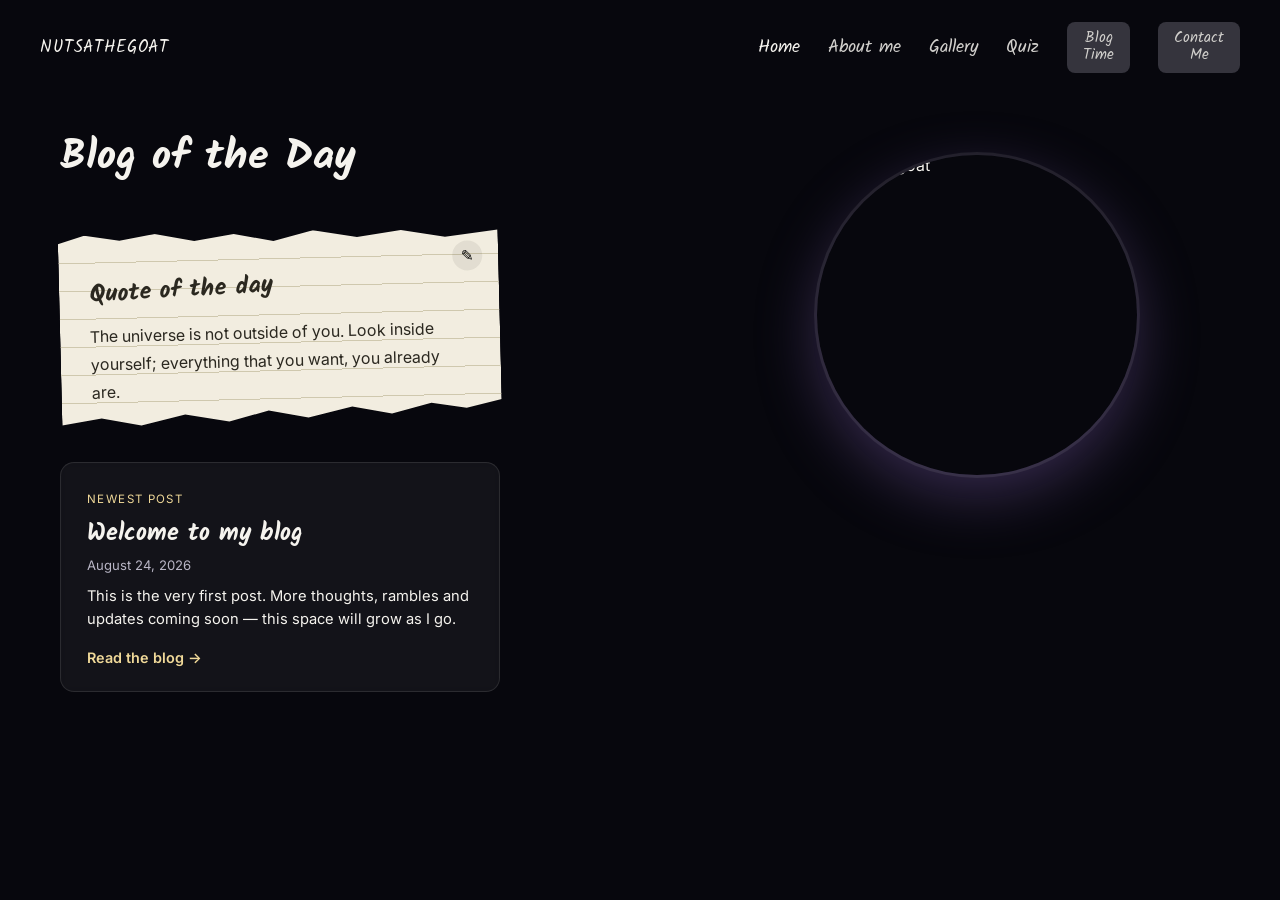
==== index.html @ 130279ae "initial commit" ====
<!DOCTYPE html>
<html lang="en">
<head>
<meta charset="UTF-8">
<meta name="viewport" content="width=device-width, initial-scale=1.0">
<title>nutsathegoat</title>
<link rel="preconnect" href="https://fonts.googleapis.com">
<link href="https://fonts.googleapis.com/css2?family=Kalam:wght@400;700&family=Inter:wght@400;500;600&display=swap" rel="stylesheet">
<link rel="stylesheet" href="style.css">
</head>
<body>

<div class="stars"></div>
<div class="nebula"></div>

<header class="site-header">
  <div class="logo">nutsathegoat</div>
  <nav class="main-nav">
    <a href="index.html" class="active">Home</a>
    <a href="about.html">About me</a>
    <a href="gallery.html">Gallery</a>
    <a href="quiz.html">Quiz</a>
    <a href="blog.html" class="nav-pill">Blog<br>Time</a>
    <a href="contact.html" class="nav-pill">Contact<br>Me</a>
  </nav>
</header>

<main class="home-main">

  <div class="hero-copy">
    <h1 class="page-title">Blog of the Day</h1>

    <section class="quote-card" id="quoteCard">
      <h2 class="quote-label">Quote of the day</h2>
      <p class="quote-text" id="quoteText">The universe is not outside of you. Look inside yourself; everything that you want, you already are.</p>
      <textarea class="quote-input" id="quoteInput" maxlength="220" hidden></textarea>
      <button class="edit-btn" id="editQuoteBtn" title="Edit quote">✎</button>
      <button class="save-btn" id="saveQuoteBtn" hidden>Save</button>
    </section>

    <section class="latest-post-card" id="latestPostCard">
      <span class="latest-label">Newest post</span>
      <h3 class="latest-title" id="latestTitle">Loading…</h3>
      <p class="latest-date" id="latestDate"></p>
      <p class="latest-excerpt" id="latestExcerpt"></p>
      <a href="blog.html" class="read-more-btn" id="latestReadMore">Read the blog →</a>
    </section>
  </div>

  <div class="portrait-wrap">
    <img src="https://scontent.ftbs5-2.fna.fbcdn.net/v/t1.15752-9/780908910_2268729303896128_5816355697249552015_n.jpg?_nc_cat=100&_nc_map=urlgen_bucketless&ccb=1-7&_nc_sid=fc17b8&_nc_ohc=KA12uB7_OVUQ7kNvwHf70Fo&_nc_oc=AdpsliHD9iChZYL-D8ztNucXi0pNTALBPCDn87B0a4ztzaDBXLwRq6jykh_UKFfgueQ&_nc_zt=23&_nc_ht=scontent.ftbs5-2.fna&_nc_ss=7b6a8&oh=03_Q7cD6AHxtp547G06a6wG7ktg1OsnKrjhbvfuz3VcPSdBMjqbPQ&oe=6AB3B907" alt="nutsathegoat" class="portrait">
  </div>

</main>

<script src="posts.js"></script>
<script src="app.js"></script>
</body>
</html>
---- style.css ----
/* ============ tokens ============ */
:root{
  --void:        #07070d;
  --void-2:      #0d0c17;
  --nebula-violet: #8b6bc4;
  --nebula-pink:   #c77fb0;
  --nebula-blue:   #5e7bc4;
  --paper:       #f2ede0;
  --paper-line:  #cfc8ae;
  --star-gold:   #f0d999;
  --text-light:  #f5f3ee;
  --text-dim:    #b9b6c6;
  --pill-bg:     rgba(200,197,214,0.28);

  --font-display: 'Kalam', cursive;
  --font-body:    'Inter', sans-serif;
}

*{ box-sizing: border-box; }

html,body{
  margin:0;
  min-height:100vh;
  background: var(--void);
  color: var(--text-light);
  font-family: var(--font-body);
  overflow-x:hidden;
}

/* ============ background: stars + nebula ============ */
.stars{
  position:fixed; inset:0; z-index:-2;
  background:
    radial-gradient(1px 1px at 10% 20%, #fff, transparent),
    radial-gradient(1px 1px at 80% 10%, #fff, transparent),
    radial-gradient(1.5px 1.5px at 45% 60%, #fff, transparent),
    radial-gradient(1px 1px at 65% 85%, #fff, transparent),
    radial-gradient(1px 1px at 25% 75%, #fff, transparent),
    radial-gradient(1.5px 1.5px at 90% 45%, #fff, transparent),
    radial-gradient(1px 1px at 15% 90%, #fff, transparent),
    radial-gradient(1px 1px at 55% 30%, #fff, transparent),
    radial-gradient(1px 1px at 35% 15%, #fff, transparent),
    radial-gradient(1.5px 1.5px at 95% 75%, #fff, transparent);
  background-repeat: repeat;
  background-size: 220px 220px;
  animation: twinkle 6s ease-in-out infinite alternate;
}
@keyframes twinkle{
  from{ opacity:.65; }
  to{ opacity:1; }
}

.nebula{
  position:fixed; inset:0; z-index:-1;
  background:
    radial-gradient(ellipse 45% 55% at 55% 45%, rgba(139,107,196,0.35), transparent 70%),
    radial-gradient(ellipse 30% 40% at 65% 55%, rgba(199,127,176,0.28), transparent 70%),
    radial-gradient(ellipse 25% 35% at 45% 35%, rgba(94,123,196,0.22), transparent 70%);
  filter: blur(6px);
  mix-blend-mode: screen;
}

@media (prefers-reduced-motion: reduce){
  .stars{ animation:none; }
}

/* ============ header / nav ============ */
.site-header{
  display:flex; align-items:center; justify-content:space-between;
  padding: 22px 40px;
  position:relative; z-index:2;
}
.logo{
  font-family: var(--font-display);
  font-size: 1.05rem;
  letter-spacing: .05em;
  text-transform: uppercase;
}
.main-nav{
  display:flex; align-items:center; gap: 28px;
}
.main-nav a{
  color: var(--text-light);
  text-decoration:none;
  font-family: var(--font-display);
  font-size: 1.1rem;
  opacity:.85;
  transition: opacity .15s ease;
}
.main-nav a:hover, .main-nav a.active{ opacity:1; }
.main-nav a.nav-pill{
  background: var(--pill-bg);
  padding: 8px 16px;
  border-radius: 8px;
  text-align:center;
  line-height:1.15;
  font-size: .95rem;
}
.main-nav a:focus-visible{
  outline: 2px solid var(--star-gold);
  outline-offset: 3px;
}

/* ============ home layout ============ */
.home-main{
  position:relative; z-index:1;
  display:grid;
  grid-template-columns: 1.3fr 1fr;
  gap: 40px;
  align-items:start;
  padding: 20px 60px 80px;
  max-width: 1300px;
  margin: 0 auto;
}
.page-title{
  font-family: var(--font-display);
  font-size: 2.6rem;
  margin: 10px 0 40px;
}

/* portrait */
.portrait-wrap{
  display:flex; justify-content:center; margin-top: 40px;
}
.portrait{
  width: min(320px, 80%);
  aspect-ratio: 1/1;
  object-fit: cover;
  border-radius: 50%;
  box-shadow: 0 0 0 3px rgba(255,255,255,.08), 0 20px 60px rgba(139,107,196,.35);
}

/* ============ quote of the day: torn paper ============ */
.quote-card{
  position:relative;
  background: var(--paper);
  color:#2b2820;
  max-width: 440px;
  padding: 34px 30px 26px;
  margin-top: 30px;
  transform: rotate(-1.4deg);
  clip-path: polygon(
    0% 4%, 6% 0%, 14% 3%, 22% 0%, 31% 4%, 40% 1%, 49% 5%, 58% 0%,
    68% 4%, 78% 1%, 88% 5%, 100% 2%,
    100% 88%, 92% 92%, 84% 89%, 75% 94%, 66% 90%, 56% 95%,
    47% 91%, 38% 96%, 28% 92%, 18% 97%, 9% 93%, 0% 96%
  );
  background-image: repeating-linear-gradient(
    to bottom, transparent 0 27px, var(--paper-line) 27px 28px
  );
  box-shadow: 0 18px 40px rgba(0,0,0,.45);
}
.quote-label{
  font-family: var(--font-display);
  font-size: 1.5rem;
  margin: 0 0 14px;
  transform: rotate(-2deg);
}
.quote-text, .quote-input{
  font-family: var(--font-body);
  font-size: 1rem;
  line-height: 28px;
  margin:0;
}
.quote-input{
  width:100%;
  border:none;
  background:transparent;
  resize:none;
  font-size:1rem;
  color:#2b2820;
}
.quote-input:focus{ outline:none; }

.edit-btn{
  position:absolute; top:14px; right:16px;
  width:30px; height:30px;
  border-radius:50%;
  border:none;
  background: rgba(43,40,32,.08);
  cursor:pointer;
  font-size:.95rem;
  transition: background .15s ease;
}
.edit-btn:hover{ background: rgba(43,40,32,.16); }

.save-btn{
  margin-top: 14px;
  border:none;
  background:#2b2820;
  color: var(--paper);
  font-family: var(--font-body);
  font-weight:600;
  padding: 9px 20px;
  border-radius: 6px;
  cursor:pointer;
}
.save-btn:hover{ opacity:.9; }

/* ============ latest post preview ============ */
.latest-post-card{
  margin-top: 34px;
  max-width: 440px;
  background: rgba(255,255,255,.05);
  border: 1px solid rgba(255,255,255,.1);
  border-radius: 14px;
  padding: 24px 26px;
  backdrop-filter: blur(3px);
}
.latest-label{
  display:inline-block;
  font-size:.72rem;
  letter-spacing:.12em;
  text-transform:uppercase;
  color: var(--star-gold);
  margin-bottom: 8px;
}
.latest-title{
  font-family: var(--font-display);
  font-size: 1.5rem;
  margin: 0 0 4px;
}
.latest-date{
  color: var(--text-dim);
  font-size:.82rem;
  margin: 0 0 12px;
}
.latest-excerpt{
  font-size:.92rem;
  line-height:1.55;
  color: var(--text-light);
  margin: 0 0 16px;
}
.read-more-btn{
  color: var(--star-gold);
  text-decoration:none;
  font-weight:600;
  font-size:.9rem;
  border-bottom: 1px solid transparent;
  transition: border-color .15s ease;
}
.read-more-btn:hover{ border-color: var(--star-gold); }

/* ============ blog page ============ */
.blog-main{
  position:relative; z-index:1;
  max-width: 900px;
  margin: 0 auto;
  padding: 20px 40px 100px;
}
.new-post-card{
  background: rgba(255,255,255,.05);
  border: 1px solid rgba(255,255,255,.1);
  border-radius: 14px;
  padding: 26px;
  margin-bottom: 44px;
}
.new-post-card input,
.new-post-card textarea{
  width:100%;
  font-family: var(--font-body);
  background: rgba(255,255,255,.06);
  border: 1px solid rgba(255,255,255,.15);
  border-radius: 8px;
  color: var(--text-light);
  padding: 12px 14px;
  margin-bottom: 12px;
  font-size: .95rem;
}
.new-post-card textarea{ resize: vertical; }
.new-post-card input:focus, .new-post-card textarea:focus{
  outline: 2px solid var(--star-gold);
  outline-offset: 1px;
}

.post-grid{
  display:grid;
  grid-template-columns: repeat(auto-fill, minmax(260px, 1fr));
  gap: 22px;
}
.post-card{
  background: rgba(255,255,255,.05);
  border: 1px solid rgba(255,255,255,.1);
  border-radius: 14px;
  padding: 22px;
  text-decoration:none;
  color: var(--text-light);
  display:block;
  transition: transform .15s ease, border-color .15s ease;
}
.post-card:hover{
  transform: translateY(-3px);
  border-color: rgba(240,217,153,.5);
}
.post-card h3{
  font-family: var(--font-display);
  font-size: 1.3rem;
  margin: 0 0 6px;
}
.post-card p.card-date{
  color: var(--text-dim);
  font-size: .78rem;
  margin: 0 0 10px;
}
.post-card p.card-excerpt{
  font-size: .88rem;
  line-height:1.5;
  margin:0;
  color: var(--text-light);
}
.empty-note{
  color: var(--text-dim);
  font-style: italic;
}

/* single post view */
.single-post{
  background: rgba(255,255,255,.05);
  border: 1px solid rgba(255,255,255,.1);
  border-radius: 14px;
  padding: 34px;
}
.back-link{
  color: var(--star-gold);
  text-decoration:none;
  font-size:.9rem;
  display:inline-block;
  margin-bottom: 18px;
}
.single-post h2{
  font-family: var(--font-display);
  font-size: 2rem;
  margin: 0 0 6px;
}
.post-body{
  margin-top: 18px;
  line-height: 1.7;
  white-space: pre-wrap;
}

/* ============ responsive ============ */
@media (max-width: 860px){
  .site-header{ flex-direction:column; gap:16px; padding: 20px; }
  .main-nav{ flex-wrap: wrap; justify-content:center; gap: 14px; }
  .home-main{ grid-template-columns: 1fr; padding: 20px 24px 60px; }
  .portrait-wrap{ order:-1; }
  .quote-card, .latest-post-card{ max-width: 100%; }
}
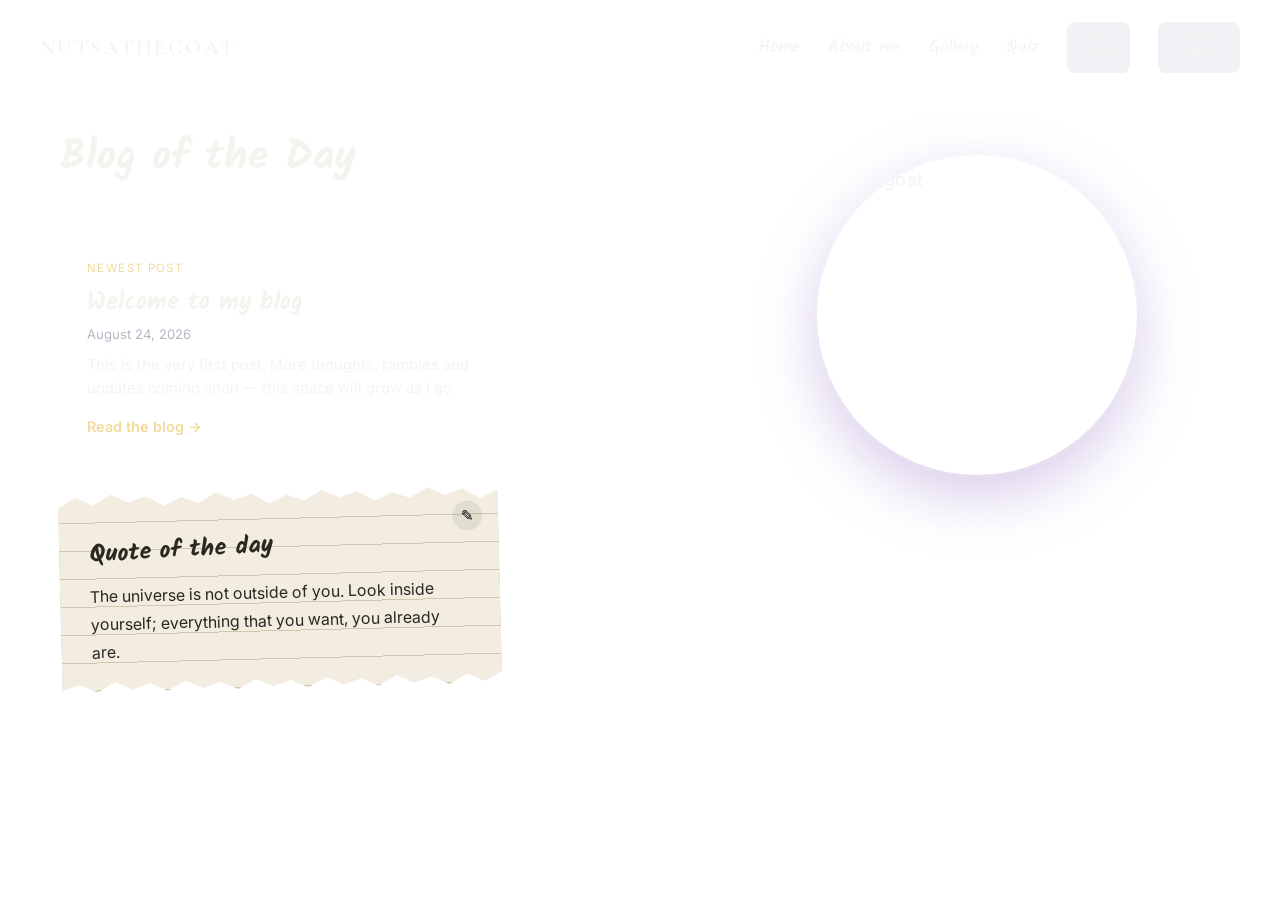
==== commit ae589a08: "add letter box, database" ====
--- a/index.html
+++ b/index.html
@@ -5,7 +5,7 @@
 <meta name="viewport" content="width=device-width, initial-scale=1.0">
 <title>nutsathegoat</title>
 <link rel="preconnect" href="https://fonts.googleapis.com">
-<link href="https://fonts.googleapis.com/css2?family=Kalam:wght@400;700&family=Inter:wght@400;500;600&display=swap" rel="stylesheet">
+<link href="https://fonts.googleapis.com/css2?family=Kalam:wght@400;700&family=Inter:wght@400;500;600&family=Cormorant+Garamond:wght@500;600&display=swap" rel="stylesheet">
 <link rel="stylesheet" href="style.css">
 </head>
 <body>
@@ -30,6 +30,14 @@
   <div class="hero-copy">
     <h1 class="page-title">Blog of the Day</h1>
 
+    <section class="latest-post-card" id="latestPostCard">
+      <span class="latest-label">Newest post</span>
+      <h3 class="latest-title" id="latestTitle">Loading…</h3>
+      <p class="latest-date" id="latestDate"></p>
+      <p class="latest-excerpt" id="latestExcerpt"></p>
+      <a href="blog.html" class="read-more-btn" id="latestReadMore">Read the blog →</a>
+    </section>
+
     <section class="quote-card" id="quoteCard">
       <h2 class="quote-label">Quote of the day</h2>
       <p class="quote-text" id="quoteText">The universe is not outside of you. Look inside yourself; everything that you want, you already are.</p>
@@ -37,17 +45,10 @@
       <button class="edit-btn" id="editQuoteBtn" title="Edit quote">✎</button>
       <button class="save-btn" id="saveQuoteBtn" hidden>Save</button>
     </section>
-
-    <section class="latest-post-card" id="latestPostCard">
-      <span class="latest-label">Newest post</span>
-      <h3 class="latest-title" id="latestTitle">Loading…</h3>
-      <p class="latest-date" id="latestDate"></p>
-      <p class="latest-excerpt" id="latestExcerpt"></p>
-      <a href="blog.html" class="read-more-btn" id="latestReadMore">Read the blog →</a>
-    </section>
   </div>
 
   <div class="portrait-wrap">
+  <div class="portrait-frame">
     <img src="https://scontent.ftbs5-2.fna.fbcdn.net/v/t1.15752-9/780908910_2268729303896128_5816355697249552015_n.jpg?_nc_cat=100&_nc_map=urlgen_bucketless&ccb=1-7&_nc_sid=fc17b8&_nc_ohc=KA12uB7_OVUQ7kNvwHf70Fo&_nc_oc=AdpsliHD9iChZYL-D8ztNucXi0pNTALBPCDn87B0a4ztzaDBXLwRq6jykh_UKFfgueQ&_nc_zt=23&_nc_ht=scontent.ftbs5-2.fna&_nc_ss=7b6a8&oh=03_Q7cD6AHxtp547G06a6wG7ktg1OsnKrjhbvfuz3VcPSdBMjqbPQ&oe=6AB3B907" alt="nutsathegoat" class="portrait">
   </div>
 
--- a/style.css
+++ b/style.css
@@ -1,4 +1,5 @@
 /* ============ tokens ============ */
+
 :root{
   --void:        #07070d;
   --void-2:      #0d0c17;
@@ -14,80 +15,70 @@
 
   --font-display: 'Kalam', cursive;
   --font-body:    'Inter', sans-serif;
-}
-
-*{ box-sizing: border-box; }
+  --font-formal:  'Cormorant Garamond', serif;
+}
+
+*{
+  box-sizing: border-box;
+}
 
 html,body{
-  margin:0;
-  min-height:100vh;
-  background: var(--void);
-  color: var(--text-light);
-  font-family: var(--font-body);
-  overflow-x:hidden;
-}
-
-/* ============ background: stars + nebula ============ */
-.stars{
-  position:fixed; inset:0; z-index:-2;
-  background:
-    radial-gradient(1px 1px at 10% 20%, #fff, transparent),
-    radial-gradient(1px 1px at 80% 10%, #fff, transparent),
-    radial-gradient(1.5px 1.5px at 45% 60%, #fff, transparent),
-    radial-gradient(1px 1px at 65% 85%, #fff, transparent),
-    radial-gradient(1px 1px at 25% 75%, #fff, transparent),
-    radial-gradient(1.5px 1.5px at 90% 45%, #fff, transparent),
-    radial-gradient(1px 1px at 15% 90%, #fff, transparent),
-    radial-gradient(1px 1px at 55% 30%, #fff, transparent),
-    radial-gradient(1px 1px at 35% 15%, #fff, transparent),
-    radial-gradient(1.5px 1.5px at 95% 75%, #fff, transparent);
-  background-repeat: repeat;
-  background-size: 220px 220px;
-  animation: twinkle 6s ease-in-out infinite alternate;
-}
-@keyframes twinkle{
-  from{ opacity:.65; }
-  to{ opacity:1; }
-}
-
-.nebula{
-  position:fixed; inset:0; z-index:-1;
-  background:
-    radial-gradient(ellipse 45% 55% at 55% 45%, rgba(139,107,196,0.35), transparent 70%),
-    radial-gradient(ellipse 30% 40% at 65% 55%, rgba(199,127,176,0.28), transparent 70%),
-    radial-gradient(ellipse 25% 35% at 45% 35%, rgba(94,123,196,0.22), transparent 70%);
-  filter: blur(6px);
-  mix-blend-mode: screen;
-}
-
-@media (prefers-reduced-motion: reduce){
-  .stars{ animation:none; }
-}
+  margin: 0;
+  min-height: 100vh;
+
+  /* ============ YOUR BACKGROUND IMAGE ============ */
+  background: url("https://images.unsplash.com/photo-1766839236852-2269734af68f?q=80&w=1187&auto=format&fit=crop&ixlib=rb-4.1.0&ixid=M3wxMjA3fDB8MHxwaG90by1wYWdlfHx8fGVufDB8fHx8fA%3D%3D") center center / cover no-repeat fixed;
+
+  color: var(--text-light);
+  font-family: var(--font-body);
+  overflow-x: hidden;
+}
+
 
 /* ============ header / nav ============ */
+
 .site-header{
-  display:flex; align-items:center; justify-content:space-between;
+  display:flex;
+  align-items:center;
+  justify-content:space-between;
   padding: 22px 40px;
-  position:relative; z-index:2;
-}
+  position:relative;
+  z-index:2;
+}
+
 .logo{
-  font-family: var(--font-display);
-  font-size: 1.05rem;
-  letter-spacing: .05em;
+  font-family: var(--font-formal);
+  font-weight: 600;
+  font-size: 1.3rem;
+  letter-spacing: .12em;
   text-transform: uppercase;
 }
+
 .main-nav{
-  display:flex; align-items:center; gap: 28px;
-}
+  display:flex;
+  align-items:center;
+  gap: 28px;
+}
+
 .main-nav a{
   color: var(--text-light);
   text-decoration:none;
   font-family: var(--font-display);
   font-size: 1.1rem;
   opacity:.85;
-  transition: opacity .15s ease;
-}
-.main-nav a:hover, .main-nav a.active{ opacity:1; }
+  transition: opacity .15s ease, color .15s ease;
+}
+
+.main-nav a:hover,
+.main-nav a:active{
+  opacity:1;
+  color: var(--star-gold);
+}
+
+.main-nav a.active{
+  opacity:1;
+}
+
 .main-nav a.nav-pill{
   background: var(--pill-bg);
   padding: 8px 16px;
@@ -96,14 +87,18 @@
   line-height:1.15;
   font-size: .95rem;
 }
+
 .main-nav a:focus-visible{
   outline: 2px solid var(--star-gold);
   outline-offset: 3px;
 }
 
+
 /* ============ home layout ============ */
+
 .home-main{
-  position:relative; z-index:1;
+  position:relative;
+  z-index:1;
   display:grid;
   grid-template-columns: 1.3fr 1fr;
   gap: 40px;
@@ -112,25 +107,43 @@
   max-width: 1300px;
   margin: 0 auto;
 }
+
 .page-title{
   font-family: var(--font-display);
   font-size: 2.6rem;
   margin: 10px 0 40px;
 }
 
-/* portrait */
+
+/* ============ portrait ============ */
+
 .portrait-wrap{
-  display:flex; justify-content:center; margin-top: 40px;
-}
-.portrait{
+  display:flex;
+  justify-content:center;
+  margin-top: 40px;
+}
+
+.portrait-frame{
   width: min(320px, 80%);
   aspect-ratio: 1/1;
+  border-radius: 50%;
+  overflow: hidden;
+  box-shadow:
+    0 0 0 3px rgba(255,255,255,.08),
+    0 20px 60px rgba(139,107,196,.35);
+}
+
+.portrait{
+  width: 100%;
+  height: 100%;
   object-fit: cover;
-  border-radius: 50%;
-  box-shadow: 0 0 0 3px rgba(255,255,255,.08), 0 20px 60px rgba(139,107,196,.35);
-}
+  display: block;
+  transform: scale(1.15) translateY(10%);
+}
+
 
 /* ============ quote of the day: torn paper ============ */
+
 .quote-card{
   position:relative;
   background: var(--paper);
@@ -139,29 +152,42 @@
   padding: 34px 30px 26px;
   margin-top: 30px;
   transform: rotate(-1.4deg);
+
   clip-path: polygon(
-    0% 4%, 6% 0%, 14% 3%, 22% 0%, 31% 4%, 40% 1%, 49% 5%, 58% 0%,
-    68% 4%, 78% 1%, 88% 5%, 100% 2%,
-    100% 88%, 92% 92%, 84% 89%, 75% 94%, 66% 90%, 56% 95%,
-    47% 91%, 38% 96%, 28% 92%, 18% 97%, 9% 93%, 0% 96%
+    0% 6%, 4% 1%, 8% 5%, 12% 0%, 16% 4%, 20% 1%, 24% 6%, 28% 2%,
+    32% 5%, 36% 0%, 40% 4%, 44% 1%, 48% 6%, 52% 2%, 56% 5%, 60% 0%,
+    64% 4%, 68% 1%, 72% 6%, 76% 2%, 80% 5%, 84% 0%, 88% 4%, 92% 1%,
+    96% 6%, 100% 2%,
+    100% 94%, 96% 99%, 92% 95%, 88% 100%, 84% 96%, 80% 99%, 76% 95%,
+    72% 100%, 68% 96%, 64% 99%, 60% 95%, 56% 100%, 52% 96%, 48% 99%,
+    44% 95%, 40% 100%, 36% 96%, 32% 99%, 28% 95%, 24% 100%, 20% 96%,
+    16% 99%, 12% 95%, 8% 100%, 4% 96%, 0% 99%
   );
+
   background-image: repeating-linear-gradient(
-    to bottom, transparent 0 27px, var(--paper-line) 27px 28px
+    to bottom,
+    transparent 0 27px,
+    var(--paper-line) 27px 28px
   );
+
   box-shadow: 0 18px 40px rgba(0,0,0,.45);
 }
+
 .quote-label{
   font-family: var(--font-display);
   font-size: 1.5rem;
   margin: 0 0 14px;
   transform: rotate(-2deg);
 }
-.quote-text, .quote-input{
+
+.quote-text,
+.quote-input{
   font-family: var(--font-body);
   font-size: 1rem;
   line-height: 28px;
   margin:0;
 }
+
 .quote-input{
   width:100%;
   border:none;
@@ -170,11 +196,17 @@
   font-size:1rem;
   color:#2b2820;
 }
-.quote-input:focus{ outline:none; }
+
+.quote-input:focus{
+  outline:none;
+}
 
 .edit-btn{
-  position:absolute; top:14px; right:16px;
-  width:30px; height:30px;
+  position:absolute;
+  top:14px;
+  right:16px;
+  width:30px;
+  height:30px;
   border-radius:50%;
   border:none;
   background: rgba(43,40,32,.08);
@@ -182,7 +214,10 @@
   font-size:.95rem;
   transition: background .15s ease;
 }
-.edit-btn:hover{ background: rgba(43,40,32,.16); }
+
+.edit-btn:hover{
+  background: rgba(43,40,32,.16);
+}
 
 .save-btn{
   margin-top: 14px;
@@ -195,9 +230,14 @@
   border-radius: 6px;
   cursor:pointer;
 }
-.save-btn:hover{ opacity:.9; }
+
+.save-btn:hover{
+  opacity:.9;
+}
+
 
 /* ============ latest post preview ============ */
+
 .latest-post-card{
   margin-top: 34px;
   max-width: 440px;
@@ -207,6 +247,7 @@
   padding: 24px 26px;
   backdrop-filter: blur(3px);
 }
+
 .latest-label{
   display:inline-block;
   font-size:.72rem;
@@ -215,22 +256,26 @@
   color: var(--star-gold);
   margin-bottom: 8px;
 }
+
 .latest-title{
   font-family: var(--font-display);
   font-size: 1.5rem;
   margin: 0 0 4px;
 }
+
 .latest-date{
   color: var(--text-dim);
   font-size:.82rem;
   margin: 0 0 12px;
 }
+
 .latest-excerpt{
   font-size:.92rem;
   line-height:1.55;
   color: var(--text-light);
   margin: 0 0 16px;
 }
+
 .read-more-btn{
   color: var(--star-gold);
   text-decoration:none;
@@ -239,15 +284,22 @@
   border-bottom: 1px solid transparent;
   transition: border-color .15s ease;
 }
-.read-more-btn:hover{ border-color: var(--star-gold); }
+
+.read-more-btn:hover{
+  border-color: var(--star-gold);
+}
+
 
 /* ============ blog page ============ */
+
 .blog-main{
-  position:relative; z-index:1;
+  position:relative;
+  z-index:1;
   max-width: 900px;
   margin: 0 auto;
   padding: 20px 40px 100px;
 }
+
 .new-post-card{
   background: rgba(255,255,255,.05);
   border: 1px solid rgba(255,255,255,.1);
@@ -255,6 +307,7 @@
   padding: 26px;
   margin-bottom: 44px;
 }
+
 .new-post-card input,
 .new-post-card textarea{
   width:100%;
@@ -267,8 +320,13 @@
   margin-bottom: 12px;
   font-size: .95rem;
 }
-.new-post-card textarea{ resize: vertical; }
-.new-post-card input:focus, .new-post-card textarea:focus{
+
+.new-post-card textarea{
+  resize: vertical;
+}
+
+.new-post-card input:focus,
+.new-post-card textarea:focus{
   outline: 2px solid var(--star-gold);
   outline-offset: 1px;
 }
@@ -278,6 +336,7 @@
   grid-template-columns: repeat(auto-fill, minmax(260px, 1fr));
   gap: 22px;
 }
+
 .post-card{
   background: rgba(255,255,255,.05);
   border: 1px solid rgba(255,255,255,.1);
@@ -288,38 +347,46 @@
   display:block;
   transition: transform .15s ease, border-color .15s ease;
 }
+
 .post-card:hover{
   transform: translateY(-3px);
   border-color: rgba(240,217,153,.5);
 }
+
 .post-card h3{
   font-family: var(--font-display);
   font-size: 1.3rem;
   margin: 0 0 6px;
 }
+
 .post-card p.card-date{
   color: var(--text-dim);
   font-size: .78rem;
   margin: 0 0 10px;
 }
+
 .post-card p.card-excerpt{
   font-size: .88rem;
   line-height:1.5;
   margin:0;
   color: var(--text-light);
 }
+
 .empty-note{
   color: var(--text-dim);
   font-style: italic;
 }
 
-/* single post view */
+
+/* ============ single post view ============ */
+
 .single-post{
   background: rgba(255,255,255,.05);
   border: 1px solid rgba(255,255,255,.1);
   border-radius: 14px;
   padding: 34px;
 }
+
 .back-link{
   color: var(--star-gold);
   text-decoration:none;
@@ -327,22 +394,478 @@
   display:inline-block;
   margin-bottom: 18px;
 }
+
 .single-post h2{
   font-family: var(--font-display);
   font-size: 2rem;
   margin: 0 0 6px;
 }
+
 .post-body{
   margin-top: 18px;
   line-height: 1.7;
   white-space: pre-wrap;
 }
 
+
+/* ============ contact page ============ */
+
+.contact-main{
+  position:relative;
+  z-index:1;
+  max-width: 1100px;
+  margin: 0 auto;
+  padding: 100px 40px 140px;
+  text-align:center;
+}
+
+.contact-title{
+  font-family: var(--font-formal);
+  font-weight:600;
+  font-size: 3.2rem;
+  margin: 0 0 70px;
+}
+
+.contact-links{
+  display:flex;
+  align-items:center;
+  justify-content:center;
+  flex-wrap:wrap;
+  gap: 22px;
+  margin-bottom: 70px;
+}
+
+.contact-link{
+  display:inline-flex;
+  align-items:center;
+  gap:10px;
+  color: var(--text-light);
+  text-decoration:none;
+  font-family: var(--font-formal);
+  font-size:1.4rem;
+  transition: color .15s ease;
+}
+
+.contact-link:hover{
+  color: var(--star-gold);
+}
+
+.contact-link.email{
+  font-size:1.15rem;
+  font-weight:400;
+}
+
+.contact-link.instagram{
+  font-weight:600;
+  font-size:1.6rem;
+}
+
+.contact-link.linkedin{
+  font-weight:600;
+  font-size:1.7rem;
+}
+
+.contact-sep{
+  color: var(--text-dim);
+  font-size:1.4rem;
+}
+
+.contact-note{
+  font-family: var(--font-display);
+  font-size:1.05rem;
+  color: var(--text-light);
+  opacity:.9;
+}
+
+@media (max-width: 700px){
+  .contact-links{
+    flex-direction: column;
+    gap: 18px;
+  }
+  .contact-sep{
+    display:none;
+  }
+}
+
+
+/* ============ send-a-letter stamp button ============ */
+
+.stamp-btn{
+  display:inline-flex;
+  flex-direction:column;
+  align-items:center;
+  justify-content:center;
+  gap: 4px;
+  width: 200px;
+  aspect-ratio: 1/1;
+  margin: 60px auto 0;
+  background: var(--paper);
+  color:#2b2820;
+  text-decoration:none;
+  font-family: var(--font-display);
+  font-size: 1.15rem;
+  text-align:center;
+  border: 3px dotted rgba(43,40,32,.55);
+  outline: 10px solid var(--paper);
+  box-shadow: 0 14px 34px rgba(0,0,0,.45);
+  transition: transform .15s ease;
+
+  clip-path: polygon(
+    0% 4%, 4% 0%, 8% 4%, 12% 0%, 16% 4%, 20% 0%, 24% 4%, 28% 0%,
+    32% 4%, 36% 0%, 40% 4%, 44% 0%, 48% 4%, 52% 0%, 56% 4%, 60% 0%,
+    64% 4%, 68% 0%, 72% 4%, 76% 0%, 80% 4%, 84% 0%, 88% 4%, 92% 0%,
+    96% 4%, 100% 0%,
+    100% 96%, 96% 100%, 92% 96%, 88% 100%, 84% 96%, 80% 100%, 76% 96%,
+    72% 100%, 68% 96%, 64% 100%, 60% 96%, 56% 100%, 52% 96%, 48% 100%,
+    44% 96%, 40% 100%, 36% 96%, 32% 100%, 28% 96%, 24% 100%, 20% 96%,
+    16% 100%, 12% 96%, 8% 100%, 4% 96%, 0% 100%
+  );
+}
+
+.stamp-btn:hover{
+  transform: translateY(-3px) scale(1.02);
+}
+
+
+/* ============ letter page ============ */
+
+.letter-main{
+  position:relative;
+  z-index:1;
+  max-width: 900px;
+  margin: 0 auto;
+  padding: 60px 40px 120px;
+}
+
+.letter-layout{
+  margin-top: 30px;
+}
+
+.letter-field{
+  margin-bottom: 34px;
+}
+
+.letter-field label{
+  display:block;
+  font-family: var(--font-body);
+  font-size: .95rem;
+  color: var(--text-dim);
+  margin-bottom: 10px;
+}
+
+.letter-write-label{
+  font-family: var(--font-formal) !important;
+  font-size: 1.3rem !important;
+  color: var(--text-light) !important;
+}
+
+#nickname{
+  width: 100%;
+  max-width: 420px;
+  font-family: var(--font-body);
+  background: rgba(255,255,255,.06);
+  border: 1px solid rgba(255,255,255,.15);
+  border-radius: 8px;
+  color: var(--text-light);
+  padding: 12px 14px;
+  font-size: .95rem;
+}
+
+#nickname:focus{
+  outline: 2px solid var(--star-gold);
+  outline-offset: 1px;
+}
+
+.envelope{
+  position:relative;
+  max-width: 560px;
+  background: var(--paper);
+  border: 10px solid var(--paper);
+  outline: 2px dashed rgba(43,40,32,.3);
+  outline-offset: -14px;
+  border-radius: 4px;
+  box-shadow: 0 18px 40px rgba(0,0,0,.45);
+}
+
+.envelope::before,
+.envelope::after{
+  content:"";
+  position:absolute;
+  top:0; left:0; right:0; bottom:0;
+  background-image: repeating-linear-gradient(45deg, #b23b3b 0 14px, transparent 14px 28px);
+  z-index:-1;
+}
+
+.envelope textarea{
+  width:100%;
+  min-height: 220px;
+  border:none;
+  background: transparent;
+  resize: vertical;
+  font-family: var(--font-body);
+  font-size: 1rem;
+  line-height:1.6;
+  color:#2b2820;
+  padding: 14px;
+}
+
+.envelope textarea:focus{
+  outline:none;
+}
+
+.send-letter-btn{
+  font-family: var(--font-display);
+  font-size: 1.1rem;
+  background: var(--star-gold);
+  color:#2b2820;
+  border:none;
+  padding: 14px 34px;
+  border-radius: 8px;
+  cursor:pointer;
+  transition: opacity .15s ease;
+}
+
+.send-letter-btn:hover{
+  opacity:.88;
+}
+
+.send-letter-btn:disabled{
+  opacity:.6;
+  cursor:default;
+}
+
+.letter-status{
+  margin-top: 16px;
+  font-family: var(--font-body);
+  font-size: .92rem;
+}
+
+.letter-status.success{
+  color: var(--star-gold);
+}
+
+.letter-status.error{
+  color: #e08b8b;
+}
+
+
+/* ============ mailbox page ============ */
+
+.mailbox-main{
+  position:relative;
+  z-index:1;
+  max-width: 900px;
+  margin: 0 auto;
+  padding: 60px 40px 120px;
+  text-align:center;
+}
+
+.mailbox-title{
+  font-family: var(--font-formal);
+  font-weight:600;
+  font-size: 2.6rem;
+  margin: 20px 0 6px;
+}
+
+.mailbox-subtitle{
+  color: var(--text-dim);
+  font-size: .95rem;
+  margin: 0 0 26px;
+}
+
+.owner-login-btn{
+  font-family: var(--font-body);
+  font-size: .85rem;
+  background: var(--pill-bg);
+  color: var(--text-light);
+  border:none;
+  padding: 8px 16px;
+  border-radius: 8px;
+  cursor:pointer;
+}
+
+.owner-login-panel{
+  display:flex;
+  flex-wrap:wrap;
+  gap: 10px;
+  justify-content:center;
+  align-items:center;
+  margin-top: 16px;
+}
+
+.owner-login-panel input{
+  font-family: var(--font-body);
+  background: rgba(255,255,255,.06);
+  border: 1px solid rgba(255,255,255,.15);
+  border-radius: 8px;
+  color: var(--text-light);
+  padding: 10px 12px;
+  font-size: .9rem;
+}
+
+.owner-login-panel button{
+  font-family: var(--font-body);
+  font-weight:600;
+  border:none;
+  padding: 10px 18px;
+  border-radius: 8px;
+  cursor:pointer;
+}
+
+#ownerSubmitBtn{
+  background: var(--star-gold);
+  color:#2b2820;
+}
+
+.owner-cancel-btn{
+  background: rgba(255,255,255,.08);
+  color: var(--text-light);
+}
+
+.owner-status{
+  margin-top: 14px;
+  font-size: .85rem;
+  color: var(--star-gold);
+  cursor:pointer;
+  text-decoration: underline dotted;
+}
+
+.letters-scroll{
+  margin-top: 36px;
+  max-height: 520px;
+  overflow-y: auto;
+  padding-right: 8px;
+  text-align:left;
+}
+
+.letters-scroll::-webkit-scrollbar{
+  width: 8px;
+}
+
+.letters-scroll::-webkit-scrollbar-thumb{
+  background: rgba(255,255,255,.2);
+  border-radius: 8px;
+}
+
+.letter-card{
+  background: rgba(255,255,255,.05);
+  border: 1px solid rgba(255,255,255,.1);
+  border-radius: 14px;
+  padding: 20px 22px;
+  margin-bottom: 16px;
+}
+
+.letter-card-head{
+  display:flex;
+  justify-content:space-between;
+  align-items:baseline;
+  margin-bottom: 8px;
+}
+
+.letter-card-name{
+  font-family: var(--font-formal);
+  font-weight:600;
+  font-size: 1.15rem;
+}
+
+.letter-card-date{
+  font-size: .75rem;
+  color: var(--text-dim);
+}
+
+.letter-card-body{
+  font-size: .92rem;
+  line-height:1.55;
+  margin: 0 0 12px;
+}
+
+.letter-reply{
+  background: rgba(240,217,153,.1);
+  border-left: 3px solid var(--star-gold);
+  padding: 10px 14px;
+  border-radius: 6px;
+}
+
+.letter-reply-label{
+  display:block;
+  font-size: .72rem;
+  letter-spacing:.08em;
+  text-transform:uppercase;
+  color: var(--star-gold);
+  margin-bottom: 4px;
+}
+
+.letter-reply p{
+  margin:0;
+  font-size:.9rem;
+  line-height:1.5;
+}
+
+.letter-no-reply{
+  font-size: .8rem;
+  font-style: italic;
+  color: var(--text-dim);
+  margin:0;
+}
+
+.letter-reply-form{
+  display:flex;
+  flex-direction:column;
+  gap: 8px;
+}
+
+.reply-input{
+  width:100%;
+  font-family: var(--font-body);
+  background: rgba(255,255,255,.06);
+  border: 1px solid rgba(255,255,255,.15);
+  border-radius: 8px;
+  color: var(--text-light);
+  padding: 10px 12px;
+  font-size: .9rem;
+  min-height: 70px;
+  resize: vertical;
+}
+
+.reply-send-btn{
+  align-self:flex-start;
+  font-family: var(--font-body);
+  font-weight:600;
+  background: var(--star-gold);
+  color:#2b2820;
+  border:none;
+  padding: 8px 16px;
+  border-radius: 8px;
+  cursor:pointer;
+}
+
+
 /* ============ responsive ============ */
+
 @media (max-width: 860px){
-  .site-header{ flex-direction:column; gap:16px; padding: 20px; }
-  .main-nav{ flex-wrap: wrap; justify-content:center; gap: 14px; }
-  .home-main{ grid-template-columns: 1fr; padding: 20px 24px 60px; }
-  .portrait-wrap{ order:-1; }
-  .quote-card, .latest-post-card{ max-width: 100%; }
-}
+  .site-header{
+    flex-direction:column;
+    gap:16px;
+    padding: 20px;
+  }
+
+  .main-nav{
+    flex-wrap: wrap;
+    justify-content:center;
+    gap: 14px;
+  }
+
+  .home-main{
+    grid-template-columns: 1fr;
+    padding: 20px 24px 60px;
+  }
+
+  .portrait-wrap{
+    order:-1;
+  }
+
+  .quote-card,
+  .latest-post-card{
+    max-width: 100%;
+  }
+}
